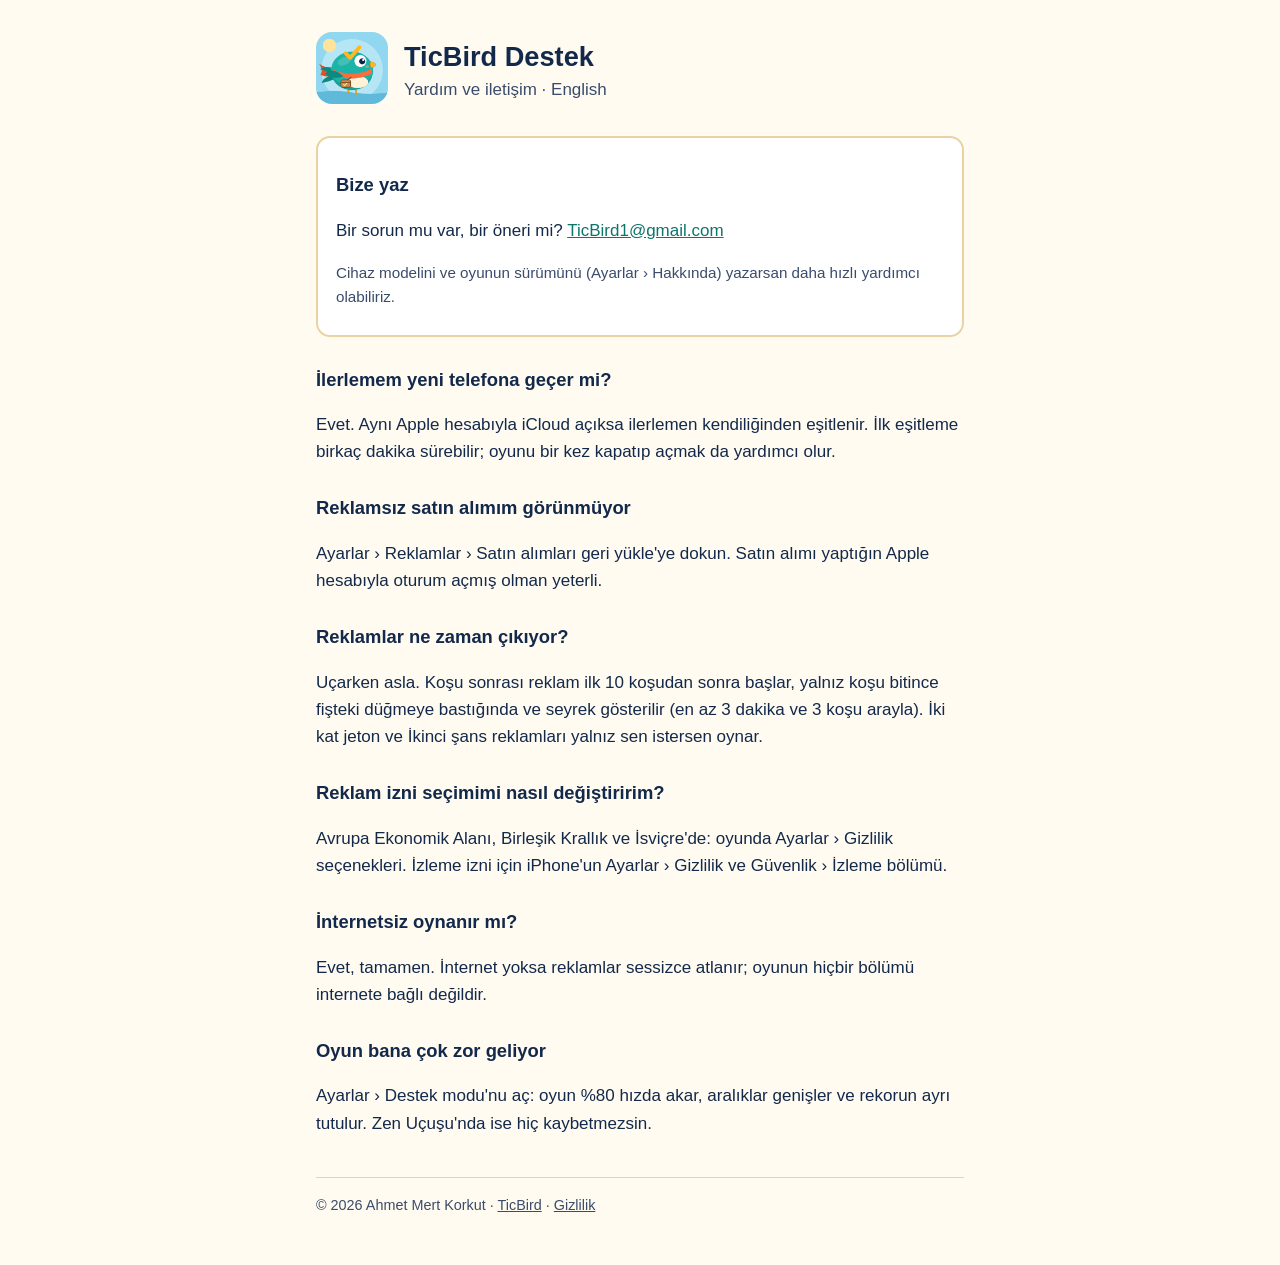
==== ticbird/destek/index.html @ e98c9c17 "İlk yayım: TicBird tanıtım, gizlilik ve destek sayfaları, app-ads.txt Co-Authored-By: Claude Opus 5." ====
<!doctype html>
<html lang="tr">
<head>
<meta charset="utf-8">
<meta name="viewport" content="width=device-width, initial-scale=1">
<title>TicBird Destek</title>
<link rel="stylesheet" href="../stil.css">
</head>
<body>
<main>
  <header class="ust">
    <a href="../"><img src="../ikon.png" alt="TicBird"></a>
    <div>
      <h1>TicBird Destek</h1>
      <p class="alt">Yardım ve iletişim · <a href="../support/" lang="en">English</a></p>
    </div>
  </header>

  <div class="panel">
    <h2>Bize yaz</h2>
    <p>Bir sorun mu var, bir öneri mi? <a href="mailto:TicBird1@gmail.com">TicBird1@gmail.com</a></p>
    <p class="not">Cihaz modelini ve oyunun sürümünü (Ayarlar › Hakkında) yazarsan daha hızlı yardımcı olabiliriz.</p>
  </div>

  <h2>İlerlemem yeni telefona geçer mi?</h2>
  <p>Evet. Aynı Apple hesabıyla iCloud açıksa ilerlemen kendiliğinden eşitlenir. İlk eşitleme birkaç dakika sürebilir;
  oyunu bir kez kapatıp açmak da yardımcı olur.</p>

  <h2>Reklamsız satın alımım görünmüyor</h2>
  <p>Ayarlar › Reklamlar › Satın alımları geri yükle'ye dokun. Satın alımı yaptığın Apple hesabıyla oturum açmış olman
  yeterli.</p>

  <h2>Reklamlar ne zaman çıkıyor?</h2>
  <p>Uçarken asla. Koşu sonrası reklam ilk 10 koşudan sonra başlar, yalnız koşu bitince fişteki düğmeye bastığında ve
  seyrek gösterilir (en az 3 dakika ve 3 koşu arayla). İki kat jeton ve İkinci şans reklamları yalnız sen istersen oynar.</p>

  <h2>Reklam izni seçimimi nasıl değiştiririm?</h2>
  <p>Avrupa Ekonomik Alanı, Birleşik Krallık ve İsviçre'de: oyunda Ayarlar › Gizlilik seçenekleri. İzleme izni için
  iPhone'un Ayarlar › Gizlilik ve Güvenlik › İzleme bölümü.</p>

  <h2>İnternetsiz oynanır mı?</h2>
  <p>Evet, tamamen. İnternet yoksa reklamlar sessizce atlanır; oyunun hiçbir bölümü internete bağlı değildir.</p>

  <h2>Oyun bana çok zor geliyor</h2>
  <p>Ayarlar › Destek modu'nu aç: oyun %80 hızda akar, aralıklar genişler ve rekorun ayrı tutulur. Zen Uçuşu'nda ise
  hiç kaybetmezsin.</p>

  <footer>© 2026 Ahmet Mert Korkut · <a href="../">TicBird</a> · <a href="../gizlilik/">Gizlilik</a></footer>
</main>
</body>
</html>
---- ticbird/stil.css ----
/* TicBird sitesi: oyunun paletinden (App/UI/Palette.swift). Yazı tipi sistemin; piksel yazı tipi yok. */
:root {
  --kagit: #FFFBF0; --murekkep: #13294B; --murekkep2: #3A4C6B; --turkuaz: #0E756C; --turkuaz-acik: #22B3A6;
  --mercan: #C24117; --kum: #E9D3A3; --panel: #FFFFFF;
  color-scheme: light dark;
}
@media (prefers-color-scheme: dark) {
  :root { --kagit: #0F1C33; --murekkep: #F4EFE2; --murekkep2: #C7CFDD; --turkuaz: #5FD3C7; --turkuaz-acik: #22B3A6;
          --mercan: #FF8A63; --kum: #3A4C6B; --panel: #16264A; }
}
* { box-sizing: border-box; }
body {
  margin: 0; background: var(--kagit); color: var(--murekkep);
  font: 17px/1.6 -apple-system, BlinkMacSystemFont, "Segoe UI", Roboto, Helvetica, Arial, sans-serif;
}
main { max-width: 680px; margin: 0 auto; padding: 32px 16px 48px; }
header.ust { display: flex; align-items: center; gap: 16px; margin-bottom: 24px; }
header.ust img { width: 72px; height: 72px; border-radius: 16px; }
header.ust a { color: inherit; text-decoration: none; }
h1 { font-size: 1.7rem; line-height: 1.2; margin: 0; }
.alt { color: var(--murekkep2); margin: 2px 0 0; }
h2 { font-size: 1.15rem; margin: 28px 0 6px; }
p, li { color: var(--murekkep); }
a { color: var(--turkuaz); }
.panel { background: var(--panel); border: 2px solid var(--kum); border-radius: 14px; padding: 4px 18px 10px; margin: 18px 0; }
.dugmeler { display: flex; flex-wrap: wrap; gap: 10px; margin: 20px 0; }
.dugme { display: inline-block; padding: 10px 16px; border-radius: 12px; background: var(--turkuaz-acik); color: #13294B;
         font-weight: 600; text-decoration: none; }
.dugme.ikincil { background: transparent; border: 2px solid var(--turkuaz-acik); color: var(--murekkep); }
.not { color: var(--murekkep2); font-size: 0.95rem; }
footer { margin-top: 40px; padding-top: 16px; border-top: 1px solid var(--kum); color: var(--murekkep2); font-size: 0.9rem; }
footer a { color: var(--murekkep2); }
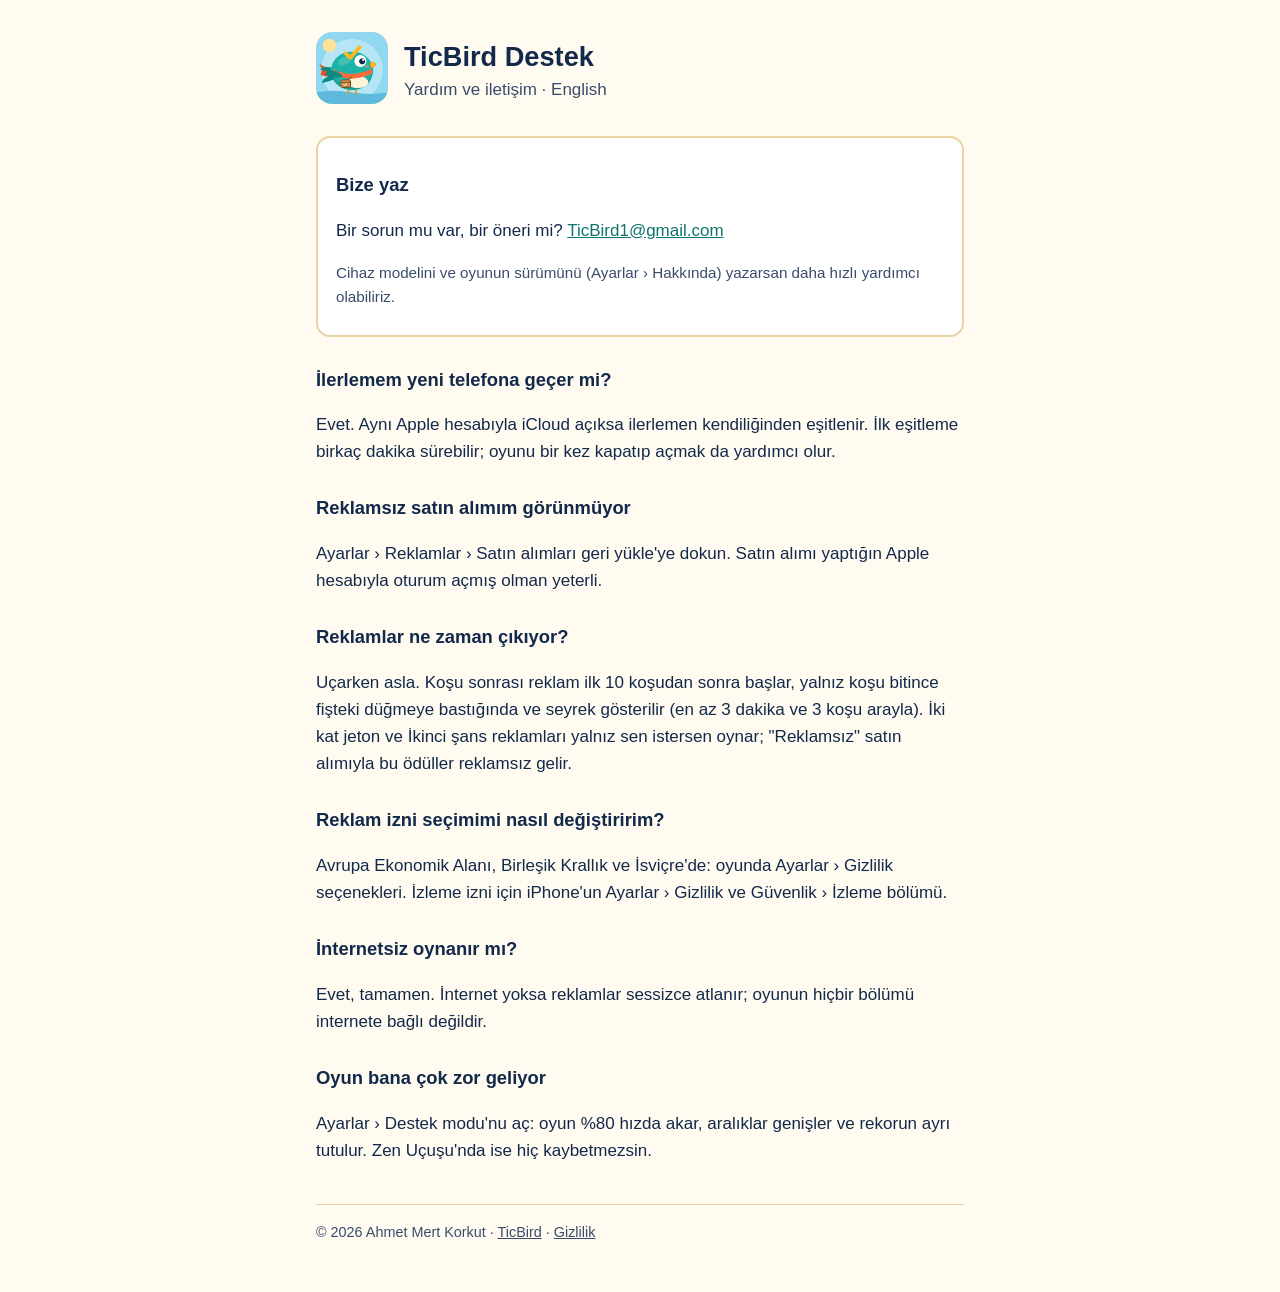
==== commit d3907e8c: "TicBird: Reklamsız satın alımı reklamları kaldırır, ödüller reklamsız gelir" ====
--- a/ticbird/destek/index.html
+++ b/ticbird/destek/index.html
@@ -32,7 +32,8 @@
 
   <h2>Reklamlar ne zaman çıkıyor?</h2>
   <p>Uçarken asla. Koşu sonrası reklam ilk 10 koşudan sonra başlar, yalnız koşu bitince fişteki düğmeye bastığında ve
-  seyrek gösterilir (en az 3 dakika ve 3 koşu arayla). İki kat jeton ve İkinci şans reklamları yalnız sen istersen oynar.</p>
+  seyrek gösterilir (en az 3 dakika ve 3 koşu arayla). İki kat jeton ve İkinci şans reklamları yalnız sen istersen oynar;
+  "Reklamsız" satın alımıyla bu ödüller reklamsız gelir.</p>
 
   <h2>Reklam izni seçimimi nasıl değiştiririm?</h2>
   <p>Avrupa Ekonomik Alanı, Birleşik Krallık ve İsviçre'de: oyunda Ayarlar › Gizlilik seçenekleri. İzleme izni için
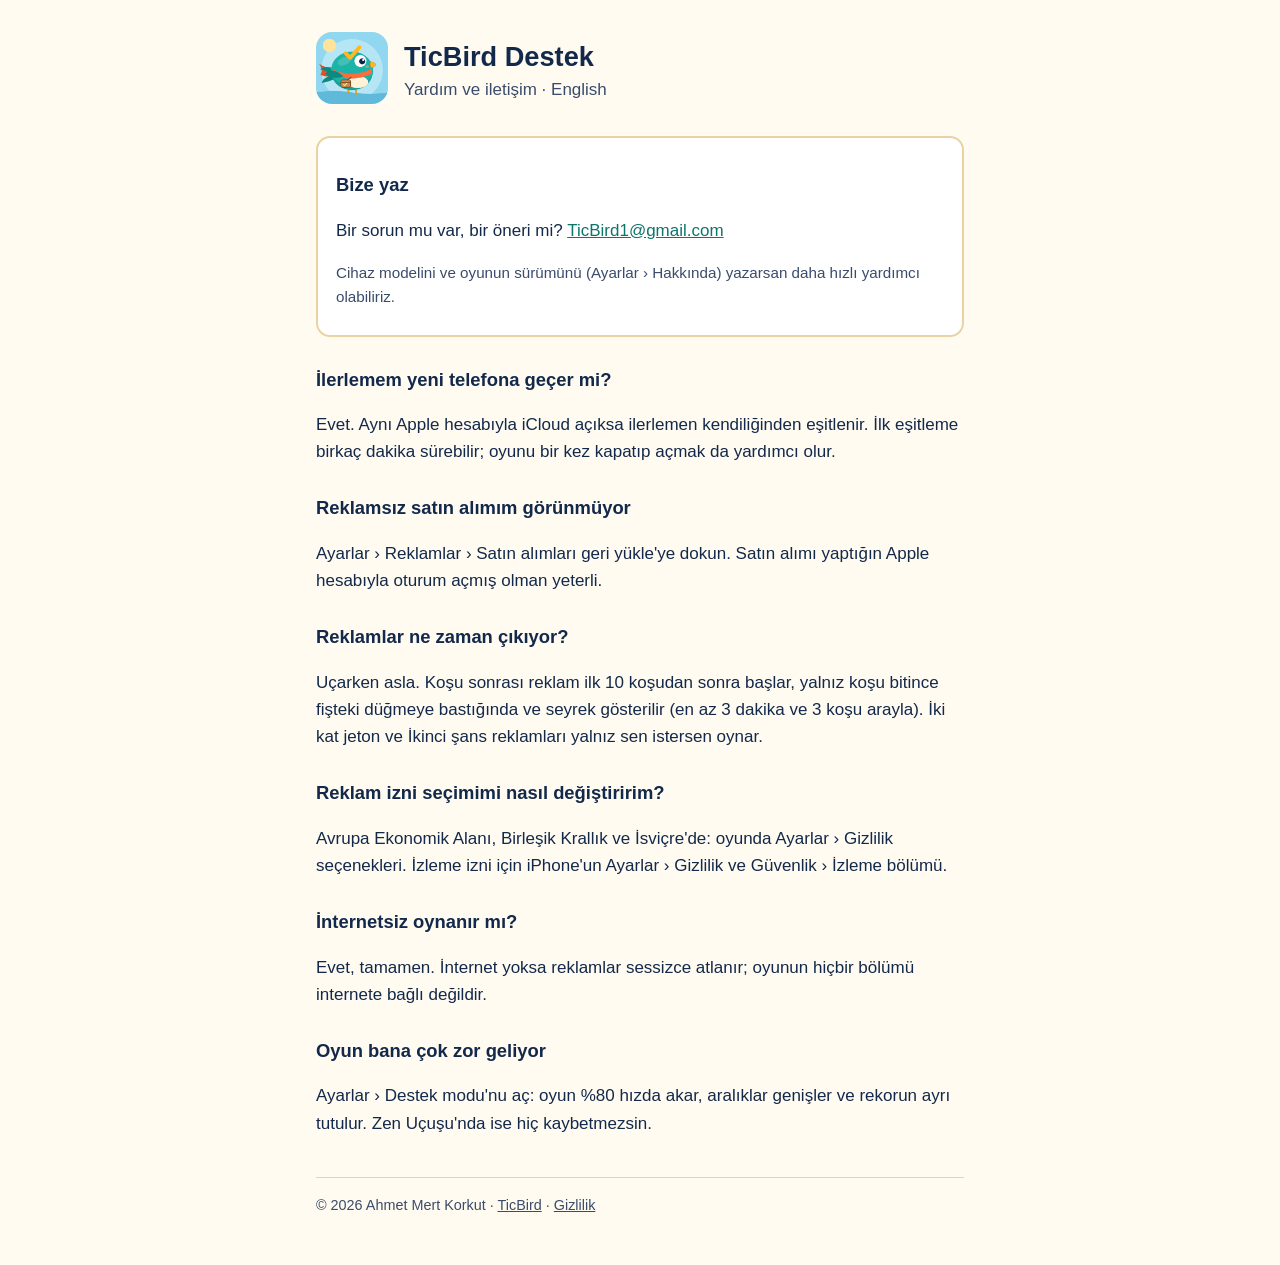
==== commit 97ee3b77: "TicBird: Reklamsız yalnız koşu sonrası reklamları kaldırır; ödüllü reklamlar isteğe bağlı kalır d390" ====
--- a/ticbird/destek/index.html
+++ b/ticbird/destek/index.html
@@ -32,8 +32,7 @@
 
   <h2>Reklamlar ne zaman çıkıyor?</h2>
   <p>Uçarken asla. Koşu sonrası reklam ilk 10 koşudan sonra başlar, yalnız koşu bitince fişteki düğmeye bastığında ve
-  seyrek gösterilir (en az 3 dakika ve 3 koşu arayla). İki kat jeton ve İkinci şans reklamları yalnız sen istersen oynar;
-  "Reklamsız" satın alımıyla bu ödüller reklamsız gelir.</p>
+  seyrek gösterilir (en az 3 dakika ve 3 koşu arayla). İki kat jeton ve İkinci şans reklamları yalnız sen istersen oynar.</p>
 
   <h2>Reklam izni seçimimi nasıl değiştiririm?</h2>
   <p>Avrupa Ekonomik Alanı, Birleşik Krallık ve İsviçre'de: oyunda Ayarlar › Gizlilik seçenekleri. İzleme izni için
